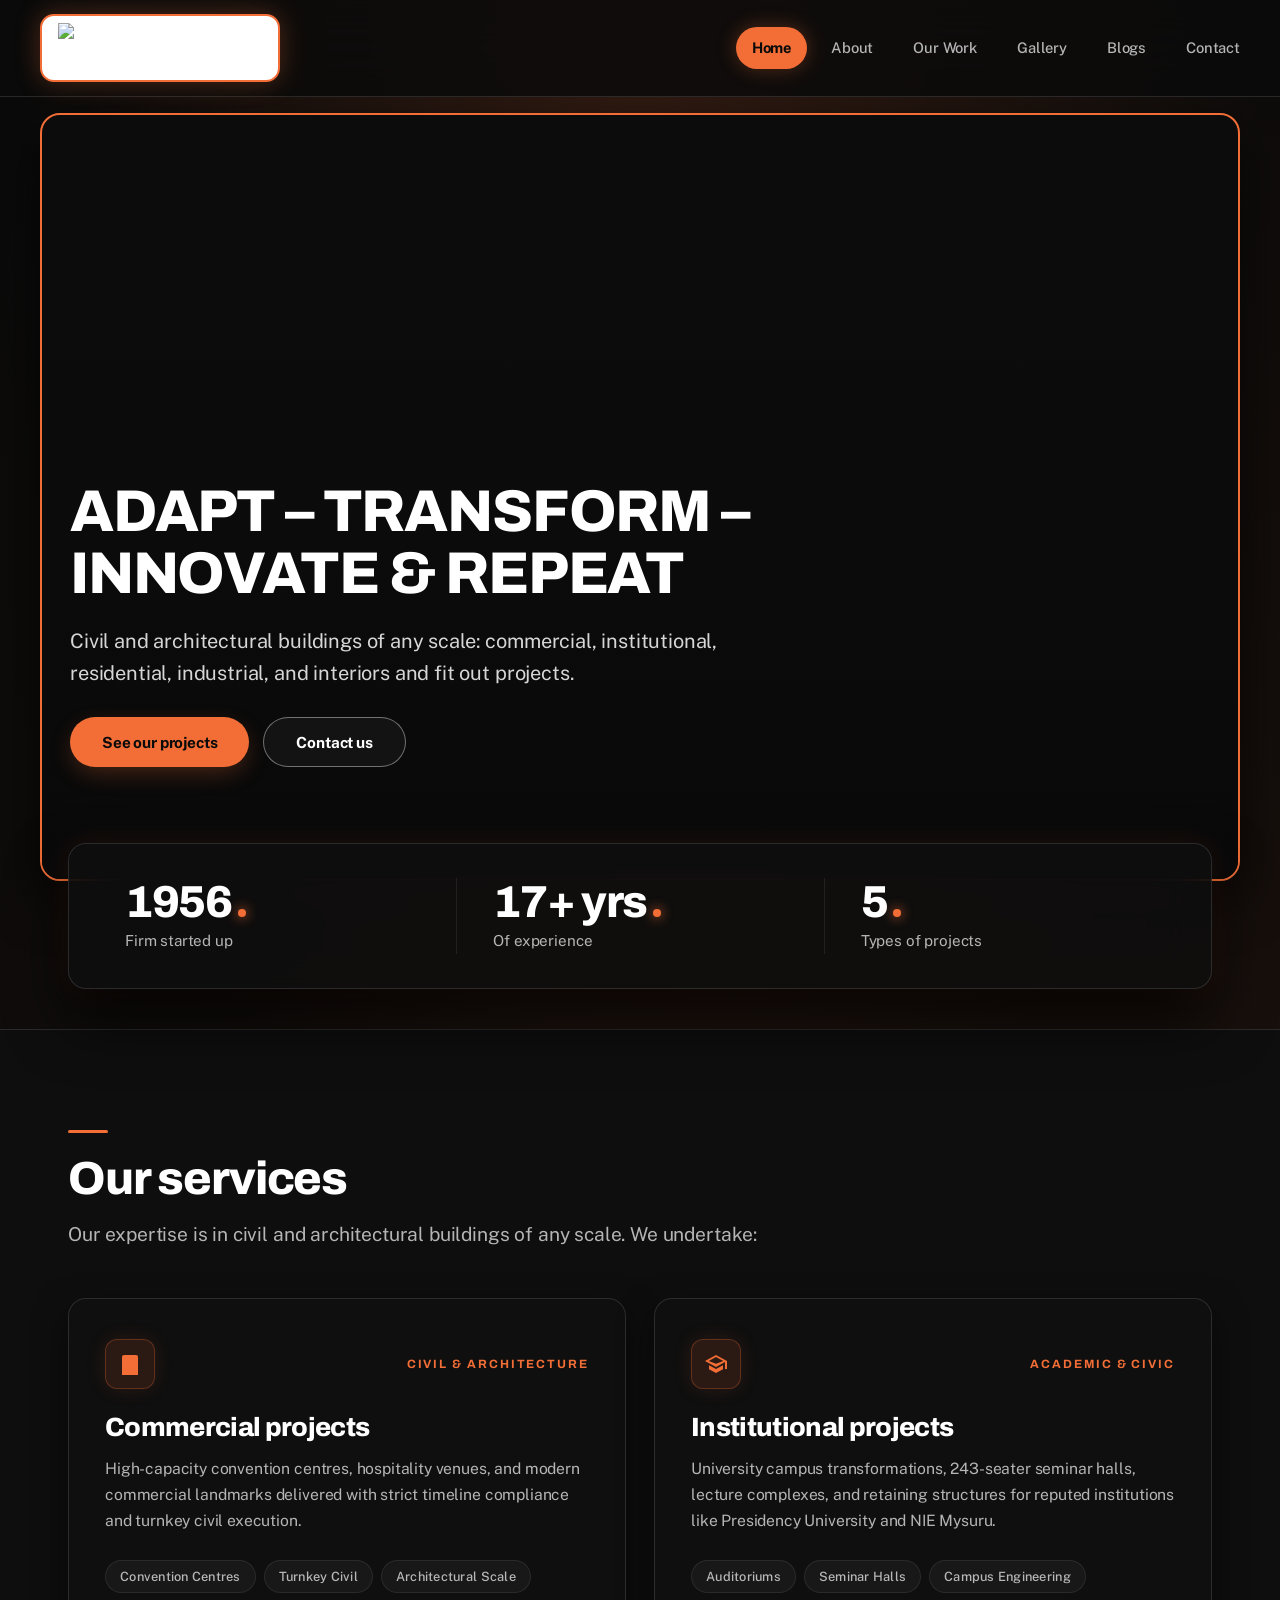
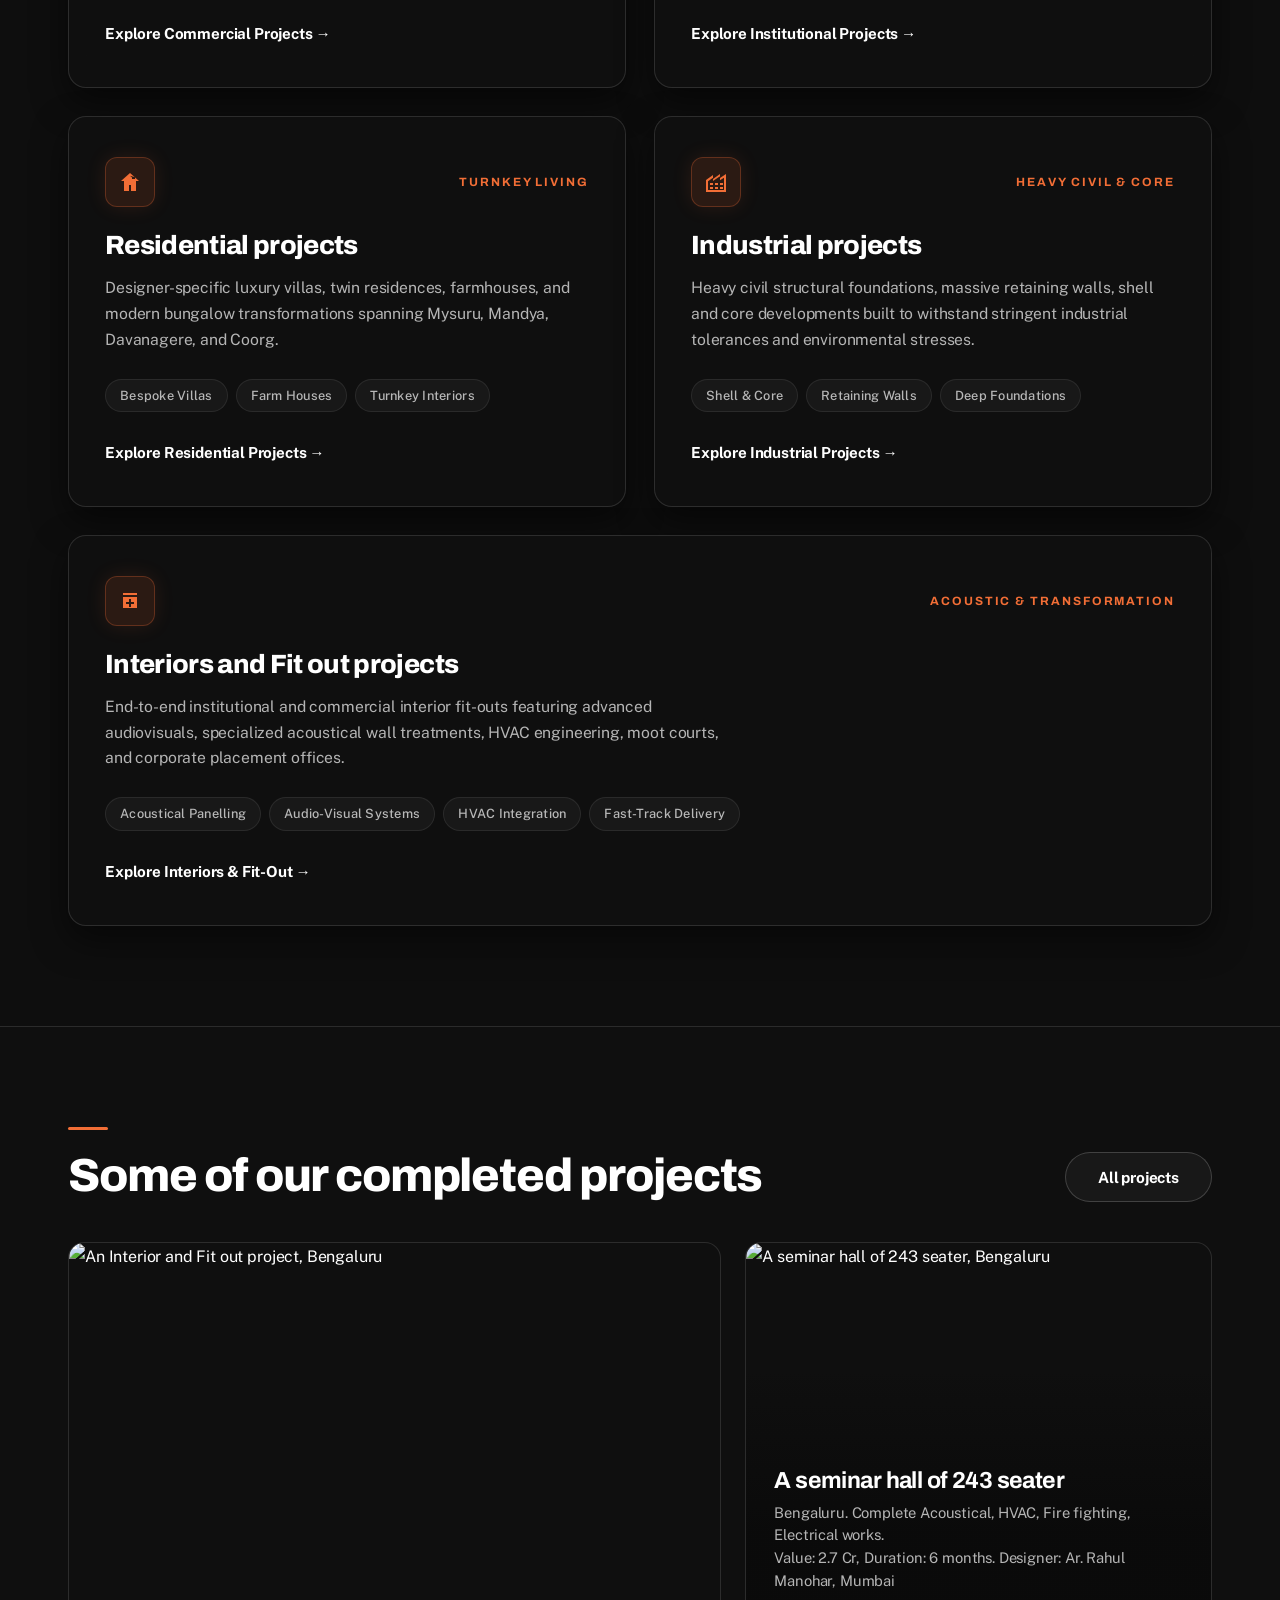
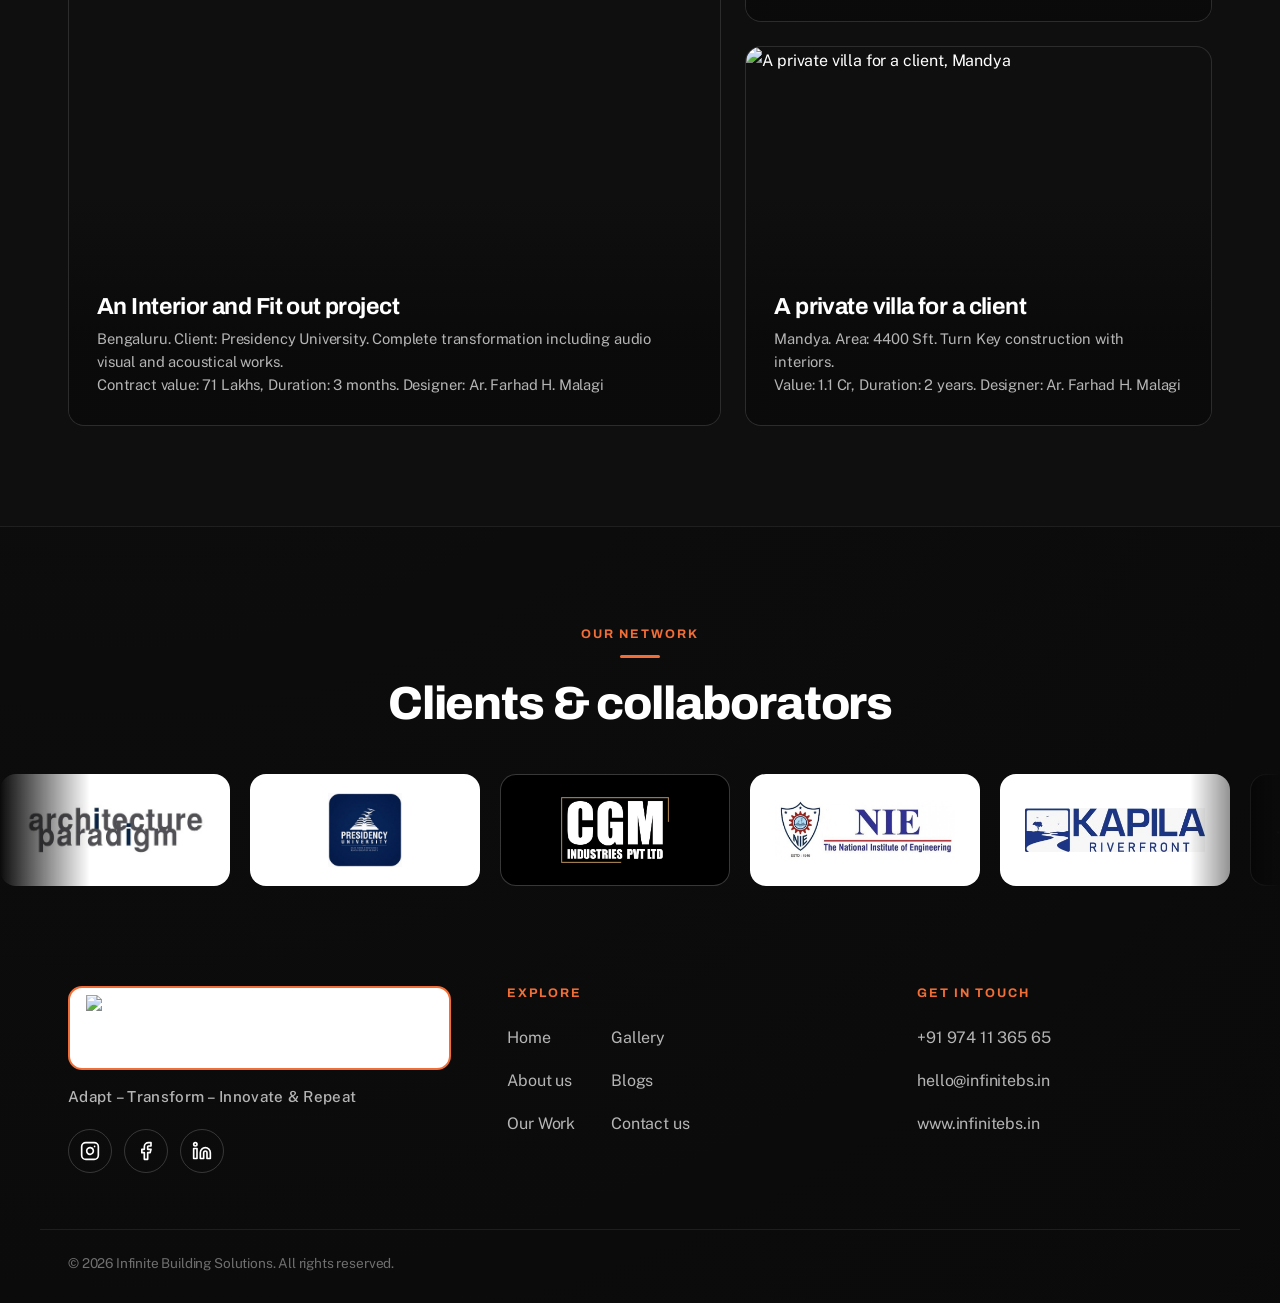
==== index.html @ 63c1c297 "added patners" ====
<!DOCTYPE html>
<html lang="en-IN"><head><meta charset="utf-8">
<meta name="viewport" content="width=device-width, initial-scale=1, viewport-fit=cover">
<title>Infinite Building Solutions | Building Contractors in Mysuru, Karnataka</title>
<meta name="description" content="Infinite Building Solutions is a Mysuru-based construction firm delivering commercial, institutional, residential, industrial and interiors and fit out projects across Karnataka and abroad.">
<meta name="robots" content="index,follow,max-image-preview:large">
<meta name="theme-color" content="#f26e36">
<link rel="canonical" href="https://www.infinitebs.in/">
<meta property="og:type" content="website"><meta property="og:site_name" content="Infinite Building Solutions"><meta property="og:title" content="Infinite Building Solutions | Building Contractors in Mysuru, Karnataka"><meta property="og:description" content="Infinite Building Solutions is a Mysuru-based construction firm delivering commercial, institutional, residential, industrial and interiors and fit out projects across Karnataka and abroad."><meta property="og:url" content="https://www.infinitebs.in/"><meta property="og:image" content="https://www.infinitebs.in/images/hero-home.jpg"><meta property="og:locale" content="en_IN">
<meta name="twitter:card" content="summary_large_image"><meta name="twitter:title" content="Infinite Building Solutions | Building Contractors in Mysuru, Karnataka"><meta name="twitter:description" content="Infinite Building Solutions is a Mysuru-based construction firm delivering commercial, institutional, residential, industrial and interiors and fit out projects across Karnataka and abroad."><meta name="twitter:image" content="https://www.infinitebs.in/images/hero-home.jpg">
<link rel="icon" type="image/png" href="images/favicon.png">
<link rel="icon" href="favicon.ico" sizes="any">
<link rel="apple-touch-icon" href="images/apple-touch-icon.png">
<link rel="preconnect" href="https://fonts.googleapis.com"><link rel="preconnect" href="https://fonts.gstatic.com" crossorigin>
<link href="https://fonts.googleapis.com/css2?family=Archivo:wght@500;700;800&family=Public+Sans:wght@400;500;600;700&display=swap" rel="stylesheet">
<link rel="stylesheet" href="css/style.css">
<script type="application/ld+json">{"@context": "https://schema.org", "@type": "GeneralContractor", "name": "Infinite Building Solutions", "url": "https://www.infinitebs.in/", "logo": "https://www.infinitebs.in/images/logo.png", "image": "https://www.infinitebs.in/images/hero-home.jpg", "description": "Infinite Building Solutions is a Mysuru-based construction firm delivering commercial, institutional, residential, industrial and interiors and fit out projects across Karnataka and abroad.", "telephone": "+919741136565", "email": "hello@infinitebs.in", "foundingDate": "2018", "address": {"@type": "PostalAddress", "streetAddress": "340, Post Office Road, Sri Bireshwara Kurubhara Sanga, Siddalingapura", "addressLocality": "Mysuru", "addressRegion": "Karnataka", "postalCode": "570003", "addressCountry": "IN"}, "areaServed": ["Mysuru", "Karnataka", "India"]}</script>
</head><body>
<header><div class="nav"><a href="index.html" aria-label="Infinite Building Solutions, home"><img src="images/logo.png" alt="Infinite Building Solutions"></a>
<button class="mb" aria-label="Menu" aria-expanded="false"><span></span><span></span><span></span></button>
<nav aria-label="Main"><a href="index.html" data-l="home" class="on" aria-current="page">Home</a><a href="about.html" data-l="about">About</a><a href="our-work.html" data-l="work">Our Work</a><a href="gallery.html" data-l="gallery">Gallery</a><a href="blogs.html" data-l="blogs">Blogs</a><a href="contact.html" data-l="contact">Contact</a></nav></div></header>
<main>
<section class="pg on" id="home">
<div class="bn tall i1"><div class="w"><h1>Adapt – Transform – Innovate &amp; Repeat</h1><p>Civil and architectural buildings of any scale: commercial, institutional, residential, industrial, and interiors and fit out projects.</p><div class="cta"><a class="btn" href="our-work.html">See our projects</a><a class="btn ghost lt" href="contact.html">Contact us</a></div></div></div>
<div class="w"><div class="stats"><div><b>2018</b>Firm started up</div><div><b>18+ yrs</b>Of experience</div><div><b>5</b>Types of projects</div></div></div>
<div class="sec dark" style="margin-top:40px"><div class="w"><h2>Our services</h2><p class="lead" style="margin-top:14px">Our expertise is in civil and architectural buildings of any scale. We undertake:</p>

<div class="sp-grid">
  <!-- Commercial Projects -->
  <article class="sp-card">
    <div class="sp-top">
      <div class="sp-icon" aria-hidden="true"><svg viewBox="0 0 24 24"><path d="M4 21V5a2 2 0 0 1 2-2h12a2 2 0 0 1 2 2v16H4zm4-14h2v2H8V7zm0 4h2v2H8v-2zm0 4h2v2H8v-2zm6-8h2v2h-2V7zm0 4h2v2h-2v-2zm0 4h2v2h-2v-2zM4 21h16v2H4v-2z"/></svg></div>
      <span class="sp-eyebrow">CIVIL &amp; ARCHITECTURE</span>
    </div>
    <h3 class="sp-title">Commercial projects</h3>
    <p class="sp-desc">High-capacity convention centres, hospitality venues, and modern commercial landmarks delivered with strict timeline compliance and turnkey civil execution.</p>
    <div class="sp-tags"><span class="sp-pill">Convention Centres</span><span class="sp-pill">Turnkey Civil</span><span class="sp-pill">Architectural Scale</span></div>
    <a class="sp-link" href="our-work.html?cat=commercial">Explore Commercial Projects &rarr;</a>
  </article>

  <!-- Institutional Projects -->
  <article class="sp-card">
    <div class="sp-top">
      <div class="sp-icon" aria-hidden="true"><svg viewBox="0 0 24 24"><path d="M12 3 1 9l11 6 9-4.91V17h2V9L12 3zm0 8.7L4.74 9 12 5.05 19.26 9 12 11.7zM5 13.18v4L12 21l7-3.82v-4L12 17l-7-3.82z"/></svg></div>
      <span class="sp-eyebrow">ACADEMIC &amp; CIVIC</span>
    </div>
    <h3 class="sp-title">Institutional projects</h3>
    <p class="sp-desc">University campus transformations, 243-seater seminar halls, lecture complexes, and retaining structures for reputed institutions like Presidency University and NIE Mysuru.</p>
    <div class="sp-tags"><span class="sp-pill">Auditoriums</span><span class="sp-pill">Seminar Halls</span><span class="sp-pill">Campus Engineering</span></div>
    <a class="sp-link" href="our-work.html?cat=interiors">Explore Institutional Projects &rarr;</a>
  </article>

  <!-- Residential Projects -->
  <article class="sp-card">
    <div class="sp-top">
      <div class="sp-icon" aria-hidden="true"><svg viewBox="0 0 24 24"><path d="m12 3-9 8h3v10h5v-6h2v6h5V11h3L12 3zm0 2.84L17 7.3V9h-3V7.5L12 5.84z"/></svg></div>
      <span class="sp-eyebrow">TURNKEY LIVING</span>
    </div>
    <h3 class="sp-title">Residential projects</h3>
    <p class="sp-desc">Designer-specific luxury villas, twin residences, farmhouses, and modern bungalow transformations spanning Mysuru, Mandya, Davanagere, and Coorg.</p>
    <div class="sp-tags"><span class="sp-pill">Bespoke Villas</span><span class="sp-pill">Farm Houses</span><span class="sp-pill">Turnkey Interiors</span></div>
    <a class="sp-link" href="our-work.html?cat=residential">Explore Residential Projects &rarr;</a>
  </article>

  <!-- Industrial Projects -->
  <article class="sp-card">
    <div class="sp-top">
      <div class="sp-icon" aria-hidden="true"><svg viewBox="0 0 24 24"><path d="M22 22H2V10l7-5v4l7-5v4l6-4v18zm-2-2V7.7l-4 2.67V6.37L9 11.03V7.7L4 11.2V20h16zM6 13h3v2H6v-2zm0 4h3v2H6v-2zm5-4h3v2h-3v-2zm0 4h3v2h-3v-2zm5-4h3v2h-3v-2zm0 4h3v2h-3v-2z"/></svg></div>
      <span class="sp-eyebrow">HEAVY CIVIL &amp; CORE</span>
    </div>
    <h3 class="sp-title">Industrial projects</h3>
    <p class="sp-desc">Heavy civil structural foundations, massive retaining walls, shell and core developments built to withstand stringent industrial tolerances and environmental stresses.</p>
    <div class="sp-tags"><span class="sp-pill">Shell &amp; Core</span><span class="sp-pill">Retaining Walls</span><span class="sp-pill">Deep Foundations</span></div>
    <a class="sp-link" href="our-work.html?cat=commercial">Explore Industrial Projects &rarr;</a>
  </article>

  <!-- Interiors and Fit out projects -->
  <article class="sp-card" style="grid-column: 1 / -1;">
    <div class="sp-top">
      <div class="sp-icon" aria-hidden="true"><svg viewBox="0 0 24 24"><path d="M19 19H5V8h14v11zM19 6H5V4h14v2zm-6 4h-2v3H8v2h3v3h2v-3h3v-2h-3v-3z"/></svg></div>
      <span class="sp-eyebrow">ACOUSTIC &amp; TRANSFORMATION</span>
    </div>
    <h3 class="sp-title">Interiors and Fit out projects</h3>
    <p class="sp-desc">End-to-end institutional and commercial interior fit-outs featuring advanced audiovisuals, specialized acoustical wall treatments, HVAC engineering, moot courts, and corporate placement offices.</p>
    <div class="sp-tags"><span class="sp-pill">Acoustical Panelling</span><span class="sp-pill">Audio-Visual Systems</span><span class="sp-pill">HVAC Integration</span><span class="sp-pill">Fast-Track Delivery</span></div>
    <a class="sp-link" href="our-work.html?cat=interiors">Explore Interiors &amp; Fit-Out &rarr;</a>
  </article>
</div>

</div></div>
<div class="sec" style="background:var(--st)"><div class="w"><div class="hd"><h2>Some of our completed projects</h2><a class="btn ghost" href="our-work.html">All projects</a></div><div class="peek" id="peek"></div></div></div>
<div class="sec partners"><div class="w"><span class="mq-eyebrow">Our network</span><h2>Clients &amp; collaborators</h2></div><div class="marquee" aria-label="Logos of our clients and collaborating architects"><div class="mq-track"><div class="mq-item"><img src="images/partners/architecture-paradigm.png" alt="Architecture Paradigm" loading="lazy"></div><div class="mq-item"><img src="images/partners/presidency-university.png" alt="Presidency University" loading="lazy"></div><div class="mq-item dk"><img src="images/partners/cgm-industries.png" alt="CGM Industries Pvt Ltd" loading="lazy"></div><div class="mq-item"><img src="images/partners/nie.png" alt="The National Institute of Engineering, Mysuru" loading="lazy"></div><div class="mq-item"><img src="images/partners/kapila-riverfront.png" alt="Kapila Riverfront" loading="lazy"></div><div class="mq-item dk"><img src="images/partners/hotel-roopa.png" alt="Hotel Roopa" loading="lazy"></div><div class="mq-item"><img src="images/partners/alliance-square-properties.png" alt="Alliance Square Properties" loading="lazy"></div><div class="mq-item"><img src="images/partners/black-box-design-studio.png" alt="Black Box Design Studio" loading="lazy"></div><div class="mq-item"><img src="images/partners/rmm-designs.png" alt="RMM Designs" loading="lazy"></div><div class="mq-item"><img src="images/partners/faro-design-concepts.png" alt="Faro Design Concepts" loading="lazy"></div></div></div></div>
</section>
</main>
<footer><div class="w ft">
<div class="ft-brand"><img src="images/logo.png" alt="Infinite Building Solutions"><p class="ft-tag">Adapt – Transform – Innovate &amp; Repeat</p>
<!-- TODO: replace each href="#" below with the real Instagram, Facebook and LinkedIn page URLs once the accounts are ready -->
<div class="ft-social"><a href="#" target="_blank" rel="noopener noreferrer" aria-label="Infinite Building Solutions on Instagram"><svg viewBox="0 0 24 24" fill="none" stroke="currentColor" stroke-width="2" stroke-linecap="round" stroke-linejoin="round" aria-hidden="true"><rect x="2" y="2" width="20" height="20" rx="5" ry="5"/><path d="M16 11.37A4 4 0 1 1 12.63 8 4 4 0 0 1 16 11.37z"/><line x1="17.5" y1="6.5" x2="17.51" y2="6.5"/></svg></a>
<a href="#" target="_blank" rel="noopener noreferrer" aria-label="Infinite Building Solutions on Facebook"><svg viewBox="0 0 24 24" fill="none" stroke="currentColor" stroke-width="2" stroke-linecap="round" stroke-linejoin="round" aria-hidden="true"><path d="M18 2h-3a5 5 0 0 0-5 5v3H7v4h3v8h4v-8h3l1-4h-4V7a1 1 0 0 1 1-1h3z"/></svg></a>
<a href="#" target="_blank" rel="noopener noreferrer" aria-label="Infinite Building Solutions on LinkedIn"><svg viewBox="0 0 24 24" fill="none" stroke="currentColor" stroke-width="2" stroke-linecap="round" stroke-linejoin="round" aria-hidden="true"><path d="M16 8a6 6 0 0 1 6 6v7h-4v-7a2 2 0 0 0-2-2 2 2 0 0 0-2 2v7h-4v-7a6 6 0 0 1 6-6z"/><rect x="2" y="9" width="4" height="12"/><circle cx="4" cy="4" r="2"/></svg></a>
</div></div>
<div><span class="ft-h">Explore</span><div class="ft-links"><a href="index.html">Home</a><a href="about.html">About us</a><a href="our-work.html">Our Work</a><a href="gallery.html">Gallery</a><a href="blogs.html">Blogs</a><a href="contact.html">Contact us</a></div></div>
<div><span class="ft-h">Get in touch</span><div class="ft-contact"><a href="tel:+919741136565">+91 974 11 365 65</a><a href="mailto:hello@infinitebs.in">hello@infinitebs.in</a><a href="https://www.infinitebs.in">www.infinitebs.in</a></div></div>
</div>
<div class="w ft-bar">© 2026 Infinite Building Solutions. All rights reserved.</div></footer>
<script src="js/script.js" defer></script>
</body></html>
---- css/style.css ----
/* ==========================================================================
   Infinite Building Solutions — Architectural Studio Design
   Color Theme: Dark theme: black, white and Signature Logo Orange (#f26e36)
   Palette: Rich Dark Espresso to Warm Black, Smoked Coffee Glass, Crisp Ivory & Warm Bronze-Orange
   ========================================================================== */

:root {
  /* Black, white and orange palette */
  --bg: #0a0a0a;                        /* Deep black */
  --bg-gradient: linear-gradient(180deg, #111111 0%, #0b0b0b 40%, #070707 100%);
  --bg-alt: #0e0e0e;                    /* Raised black */
  --bg-card: rgba(17, 17, 17, 0.72);    /* Smoked black glass */
  --bg-card-hover: rgba(22, 22, 22, 0.9);
  --st: #0f0f0f;                        /* Section Dark Foundation */

  /* Architectural Hairlines & Borders */
  --border: rgba(255, 255, 255, 0.08); /* Clean Precision Hairline */
  --border-warm: rgba(255, 255, 255, 0.12); /* Soft white hairline */
  --border-hover: rgba(242, 110, 54, 0.65); /* Vibrant Orange Glow Border */
  --ln: rgba(255, 255, 255, 0.08);

  /* Signature Brand Logo Orange & Warm Accents */
  --or: #f26e36;                        /* Signature Infinite Logo Orange */
  --or-bright: #ff8246;                 /* Glowing Orange Highlight */
  --or-deep: #d8551e;                  /* Deep Warm Terracotta */
  --or-glow: rgba(242, 110, 54, 0.3);   /* Luminous Ambient Orange Glow */
  --gold: #e5a968;                      /* Champagne Accent */

  /* Crisp Typography Colors */
  --fg: #ffffff;                        /* Crisp Off-White */
  --fg-sec: #b5b5b5;                    /* Neutral light gray */
  --fg-mut: #929292;                    /* Muted gray */

  box-sizing: border-box;
  padding-top: env(safe-area-inset-top, 0px);
  padding-bottom: env(safe-area-inset-bottom, 0px);
  color-scheme: dark;
}

html {
  scroll-padding-top: env(safe-area-inset-top, 0px);
  scroll-behavior: smooth;
  background-color: var(--bg);
}

*, *::before, *::after { box-sizing: inherit; }

body {
  margin: 0;
  background-color: var(--bg);
  background-image: 
    radial-gradient(ellipse 75% 45% at 50% 0%, rgba(242, 110, 54, 0.16), transparent 65%),
    radial-gradient(circle at 90% 30%, rgba(218, 95, 39, 0.08), transparent 50%),
    radial-gradient(circle at 10% 70%, rgba(31, 31, 31, 0.15), transparent 60%);
  color: var(--fg);
  font: 400 16px/1.7 "Public Sans", -apple-system, BlinkMacSystemFont, "Segoe UI", Roboto, sans-serif;
  overflow-x: clip;
  letter-spacing: -0.01em;
}

body::before {
  content: "";
  position: fixed;
  inset: 0 0 auto;
  height: env(safe-area-inset-top, 0px);
  background: var(--bg);
  z-index: 10;
}

/* --------------------------------------------------------------------------
   Original Architectural Typography Structure
   -------------------------------------------------------------------------- */
h1, h2, h3 {
  font-family: "Archivo", "Public Sans", system-ui, sans-serif;
  line-height: 1.12;
  margin: 0;
  letter-spacing: -0.025em;
  color: #ffffff;
}

h1 { font-size: clamp(2.5rem, 6.5vw, 5.2rem); font-weight: 800; }
h2 { font-size: clamp(1.85rem, 3.8vw, 2.9rem); font-weight: 800; }
h3 { font-size: 1.35rem; font-weight: 700; }
p { margin: 0 0 1.2em; max-width: 64ch; color: var(--fg-sec); font-size: 1.05rem; }
a { color: inherit; text-decoration: none; }
:focus-visible { outline: 2px solid var(--or); outline-offset: 3px; }
.w { max-width: 1200px; margin: 0 auto; padding: 0 28px; }

/* --------------------------------------------------------------------------
   Header & Navigation — Clean Floating Studio Bar
   -------------------------------------------------------------------------- */
header {
  position: sticky;
  top: env(safe-area-inset-top, 0px);
  z-index: 30;
  background: rgba(11, 11, 11, 0.85);
  backdrop-filter: blur(24px);
  -webkit-backdrop-filter: blur(24px);
  border-bottom: 1px solid var(--border-warm);
  transition: all 0.3s ease;
}

.nav {
  display: flex;
  align-items: center;
  justify-content: space-between;
  gap: 20px;
  padding: 14px max(20px, calc((100% - 1200px) / 2));
  max-width: none;
  margin: 0;
}

.nav img {
  height: 68px;
  width: auto;
  display: block;
  background: #ffffff;
  border: 2px solid var(--or);
  border-radius: 14px;
  padding: 7px 16px;
  box-shadow: 0 0 26px var(--or-glow);
  transition: opacity 0.2s ease, box-shadow 0.3s ease;
}

.nav a:hover img { box-shadow: 0 0 34px rgba(242, 110, 54, 0.5); }

.nav img:hover { opacity: 0.95; }

nav {
  display: flex;
  gap: 8px;
  align-items: center;
  margin-right: -16px;
}

nav a {
  padding: 8px 16px;
  border-radius: 99px;
  font-weight: 500;
  font-size: 0.92rem;
  color: #b5b5b5;
  transition: all 0.2s ease;
}

nav a:hover {
  color: #ffffff;
  background: rgba(255, 255, 255, 0.06);
}

nav a.on {
  background: var(--or);
  color: #0a0a0a;
  font-weight: 700;
  box-shadow: 0 0 20px var(--or-glow);
}

/* --------------------------------------------------------------------------
   Buttons — Crisp Precision with Signature Logo Orange
   -------------------------------------------------------------------------- */
.btn {
  display: inline-flex;
  align-items: center;
  justify-content: center;
  background: var(--or);
  color: #0a0a0a;
  font-weight: 700;
  padding: 15px 32px;
  border-radius: 99px;
  border: 0;
  font: 700 0.96rem "Public Sans", sans-serif;
  cursor: pointer;
  box-shadow: 0 8px 24px -4px var(--or-glow);
  transition: transform 0.2s ease, filter 0.2s ease, box-shadow 0.2s ease;
}

.btn:hover {
  filter: brightness(1.1);
  transform: translateY(-2px);
  box-shadow: 0 12px 30px -4px rgba(242, 110, 54, 0.45);
}

.btn.ghost {
  background: rgba(255, 255, 255, 0.04);
  color: #ffffff;
  border: 1px solid rgba(255, 255, 255, 0.18);
  box-shadow: none;
}

.btn.ghost:hover {
  background: rgba(255, 255, 255, 0.08);
  border-color: #ffffff;
}

.btn.lt {
  color: #ffffff;
  border: 1px solid rgba(255, 255, 255, 0.4);
  box-shadow: none;
}

.btn.lt:hover {
  background: #ffffff;
  color: #0a0a0a;
}

.pg { display: none; }
.pg.on { display: block; }
.cta { display: flex; gap: 14px; flex-wrap: wrap; }

/* --------------------------------------------------------------------------
   Hero Banners — Cinematic Architectural Full Bleed (Espresso/Noir Tone)
   -------------------------------------------------------------------------- */
.bn {
  position: relative;
  margin: 16px auto;
  width: calc(100% - 40px);
  max-width: 1200px;
  border-radius: 20px;
  border: 2px solid var(--or);
  min-height: 50vh;
  display: flex;
  align-items: flex-end;
  color: #ffffff;
  background: #0c0c0c center/cover no-repeat;
  overflow: hidden;
  box-shadow: 0 20px 50px rgba(0, 0, 0, 0.65);
}

.bn::before {
  content: "";
  position: absolute;
  inset: 0;
  background: linear-gradient(180deg, rgba(11, 11, 11, 0.25) 0%, rgba(11, 11, 11, 0.75) 50%, rgba(9, 9, 9, 0.98) 100%);
}

.bn .w {
  position: relative;
  width: 100%;
  padding-top: 140px;
  padding-bottom: 64px;
  z-index: 1;
}

.bn.tall { min-height: calc(100svh - 132px); }
.bn.tall .w { padding-top: 90px; padding-bottom: 112px; }
.bn.tall h1 { font-size: clamp(2.2rem, 4.6vw, 4.2rem); max-width: 22ch; }
.bn.tall p { margin: 20px 0 28px; }
.bn h1 { max-width: 17ch; text-transform: uppercase; line-height: 1.05; letter-spacing: -0.02em; }
.bn p { color: #d6d6d6; font-size: 1.25rem; margin: 24px 0 34px; max-width: 56ch; line-height: 1.6; }

.bn.i1 { background-image: url(../images/hero-home.jpg); }
.bn.i2 { background-image: url(../images/hero-work.jpg); }
.bn.i3 { background-image: url(../images/hero-about.jpg); }
.bn.i4 { background-image: url(../images/hero-contact.jpg); }
.bn.i5 { background-image: url(../images/oman.jpg); }

/* --------------------------------------------------------------------------
   Stats Bar — Smoked Espresso Metric Ribbon
   -------------------------------------------------------------------------- */
.stats {
  display: grid;
  grid-template-columns: repeat(3, 1fr);
  background: rgba(15, 15, 15, 0.85);
  backdrop-filter: blur(24px);
  -webkit-backdrop-filter: blur(24px);
  border: 1px solid var(--border-warm);
  border-radius: 18px;
  margin-top: -54px;
  position: relative;
  z-index: 2;
  box-shadow: 0 30px 60px rgba(0, 0, 0, 0.75), 0 0 30px rgba(242, 110, 54, 0.1);
  padding: 34px 20px;
}

.stats div {
  padding: 0 36px;
  border-left: 1px solid var(--border);
  font-size: 0.95rem;
  color: var(--fg-sec);
  letter-spacing: -0.01em;
}

.stats div:first-child { border: 0; }

.stats b {
  display: block;
  font: 800 2.8rem "Archivo", sans-serif;
  color: #ffffff;
  letter-spacing: -0.03em;
  margin-bottom: 2px;
  position: relative;
}

.stats b::after {
  content: "";
  display: inline-block;
  width: 8px;
  height: 8px;
  border-radius: 50%;
  background: var(--or);
  margin-left: 6px;
  box-shadow: 0 0 12px var(--or);
}

/* --------------------------------------------------------------------------
   Section Layout & Headings
   -------------------------------------------------------------------------- */
.sec { padding: 100px 0; }

.sec h2::before {
  content: "";
  display: block;
  width: 40px;
  height: 3px;
  background: var(--or);
  margin-bottom: 20px;
  border-radius: 2px;
}

.dark {
  background: var(--bg-alt);
  border-block: 1px solid var(--border-warm);
}

.dark .lead {
  color: var(--fg-sec);
  max-width: 62ch;
  font-size: 1.2rem;
  line-height: 1.6;
}

.mut { color: var(--fg-mut); }

/* --------------------------------------------------------------------------
   Swachh Pukhar Style Service Cards — Smoked black glass & Orange Accents
   -------------------------------------------------------------------------- */
.sp-grid {
  display: grid;
  grid-template-columns: repeat(2, 1fr);
  gap: 28px;
  margin-top: 48px;
}

.sp-card {
  background: var(--bg-card);
  backdrop-filter: blur(20px);
  -webkit-backdrop-filter: blur(20px);
  border: 1px solid var(--border-warm);
  border-radius: 18px;
  padding: 40px 36px;
  display: flex;
  flex-direction: column;
  transition: transform 0.35s ease, border-color 0.35s ease, box-shadow 0.35s ease, background 0.35s ease;
  position: relative;
  box-shadow: 0 14px 34px rgba(0, 0, 0, 0.5);
}

.sp-card:hover {
  transform: translateY(-6px);
  border-color: var(--border-hover);
  background: var(--bg-card-hover);
  box-shadow: 0 24px 50px rgba(0, 0, 0, 0.75), 0 0 30px var(--or-glow);
}

.sp-top {
  display: flex;
  align-items: center;
  justify-content: space-between;
  margin-bottom: 24px;
}

.sp-icon {
  width: 50px;
  height: 50px;
  border-radius: 12px;
  background: rgba(242, 110, 54, 0.12);
  color: var(--or);
  display: flex;
  align-items: center;
  justify-content: center;
  border: 1px solid rgba(242, 110, 54, 0.28);
  box-shadow: 0 0 20px rgba(242, 110, 54, 0.12);
}

.sp-icon svg {
  width: 24px;
  height: 24px;
  fill: currentColor;
}

.sp-eyebrow {
  font: 700 0.75rem "Archivo", sans-serif;
  letter-spacing: 0.16em;
  text-transform: uppercase;
  color: var(--or);
}

.sp-title {
  font-size: 1.65rem;
  font-weight: 800;
  margin: 0 0 14px;
  color: #ffffff;
}

.sp-desc {
  color: var(--fg-sec);
  font-size: 0.98rem;
  line-height: 1.65;
  margin: 0 0 26px;
  flex-grow: 1;
}

.sp-tags {
  display: flex;
  flex-wrap: wrap;
  gap: 8px;
  margin-bottom: 28px;
}

.sp-pill {
  font-size: 0.8rem;
  font-weight: 500;
  color: #b8b8b8;
  background: rgba(255, 255, 255, 0.04);
  border: 1px solid var(--border);
  padding: 5px 14px;
  border-radius: 99px;
  white-space: nowrap;
  letter-spacing: 0.02em;
}

.sp-card:hover .sp-pill {
  border-color: rgba(242, 110, 54, 0.25);
  color: #ffffff;
}

.sp-link {
  display: inline-flex;
  align-items: center;
  gap: 8px;
  color: #ffffff;
  font-weight: 700;
  font-size: 0.95rem;
  text-decoration: none;
  margin-top: auto;
  transition: gap 0.25s ease, color 0.25s ease;
}

.sp-link:hover {
  gap: 14px;
  color: var(--or);
}

/* --------------------------------------------------------------------------
   Project Portfolio — Clean Minimalist Architectural Framing
   -------------------------------------------------------------------------- */
.hd {
  display: flex;
  justify-content: space-between;
  align-items: flex-end;
  gap: 24px;
  flex-wrap: wrap;
  margin-bottom: 40px;
}

.filters {
  display: flex;
  gap: 10px;
  flex-wrap: wrap;
  margin-bottom: 40px;
}

.filters button {
  font: 600 0.92rem "Public Sans", sans-serif;
  background: rgba(255, 255, 255, 0.03);
  color: #b5b5b5;
  border: 1px solid var(--border);
  padding: 10px 22px;
  border-radius: 99px;
  cursor: pointer;
  transition: all 0.25s ease;
}

.filters button:hover {
  border-color: rgba(242, 110, 54, 0.4);
  color: #ffffff;
}

.filters button[aria-pressed=true] {
  background: var(--or);
  color: #0a0a0a;
  border-color: var(--or);
  font-weight: 700;
  box-shadow: 0 4px 20px var(--or-glow);
}

.grid {
  display: grid;
  grid-template-columns: repeat(auto-fill, minmax(340px, 1fr));
  gap: 28px;
}

/* UNIFORM ANIMATION SPEED & SHAPE TRANSFORMATION (Matched 1.1s) */
.card {
  position: relative;
  min-height: 380px;
  color: #fff;
  background: #0f0f0f;
  border: 1px solid var(--border-warm);
  border-radius: 16px;
  overflow: hidden;
  display: flex;
  flex-direction: column;
  justify-content: flex-end;
  isolation: isolate;
  transition: transform 1.1s cubic-bezier(0.2, 0.8, 0.2, 1), 
              border-radius 1.1s cubic-bezier(0.2, 0.8, 0.2, 1), 
              border-color 0.4s ease, 
              box-shadow 0.4s ease;
}

.card:hover {
  transform: translateY(-8px);
  border-radius: 24px;
  border-color: var(--border-hover);
  box-shadow: 0 24px 50px rgba(0, 0, 0, 0.8), 0 0 30px var(--or-glow);
}

.card img, .tile {
  position: absolute;
  inset: 0;
  width: 100%;
  height: 100%;
  object-fit: cover;
  z-index: -1;
  transition: transform 1.1s cubic-bezier(0.2, 0.8, 0.2, 1);
}

.card:hover img { transform: scale(1.08); }

.tile {
  font-size: 2.6rem;
  align-items: flex-start;
  padding: 28px;
  background-color: #111111;
  background-image: linear-gradient(135deg, transparent 65%, var(--or) 65%);
  display: flex;
}

.card .b {
  position: relative;
  margin-top: auto;
  width: 100%;
  padding: 100px 28px 28px;
  background: linear-gradient(transparent 0%, rgba(10, 10, 10, 0.96) 65%);
}

.card h3 { color: #ffffff; font-size: 1.45rem; margin-bottom: 8px; font-weight: 700; }
.card small { color: #b5b5b5; display: block; font-size: 0.92rem; line-height: 1.55; }

.tag {
  display: inline-block;
  font-size: 0.78rem;
  font-weight: 700;
  background: var(--or);
  color: #0a0a0a;
  padding: 3px 12px;
  border-radius: 99px;
  margin-bottom: 12px;
  letter-spacing: 0.04em;
  text-transform: uppercase;
}

.peek {
  display: grid;
  grid-template-columns: 1.4fr 1fr;
  grid-template-rows: auto auto;
  gap: 24px;
}

.peek .a { grid-row: span 2; min-height: 640px; }

/* --------------------------------------------------------------------------
   Abroad Gallery — Uniform Shape Changing & Zoom Speed
   -------------------------------------------------------------------------- */
.gal {
  columns: 3 280px;
  column-gap: 20px;
  margin-top: 40px;
}

.gal img {
  width: 100%;
  display: block;
  margin: 0 0 20px;
  border-radius: 16px;
  break-inside: avoid;
  border: 1px solid var(--border-warm);
  box-shadow: 0 12px 30px rgba(0, 0, 0, 0.55);
  transition: transform 1.1s cubic-bezier(0.2, 0.8, 0.2, 1), 
              border-radius 1.1s cubic-bezier(0.2, 0.8, 0.2, 1), 
              border-color 0.4s ease, 
              box-shadow 0.4s ease;
}

.gal img:hover {
  transform: scale(1.04) translateY(-4px);
  border-radius: 24px;
  border-color: var(--border-hover);
  box-shadow: 0 20px 45px rgba(0, 0, 0, 0.75), 0 0 25px var(--or-glow);
}

/* --------------------------------------------------------------------------
   Dedicated Gallery Page
   -------------------------------------------------------------------------- */
.gal-grid {
  display: grid;
  grid-template-columns: repeat(auto-fill, minmax(340px, 1fr));
  gap: 28px;
  margin-top: 40px;
}

.gal-item {
  background: var(--bg-card);
  backdrop-filter: blur(16px);
  border: 1px solid var(--border-warm);
  border-radius: 16px;
  overflow: hidden;
  box-shadow: 0 14px 35px rgba(0, 0, 0, 0.5);
  transition: transform 1.1s cubic-bezier(0.2, 0.8, 0.2, 1), 
              border-radius 1.1s cubic-bezier(0.2, 0.8, 0.2, 1), 
              border-color 0.4s ease, 
              box-shadow 0.4s ease;
}

.gal-item:hover {
  transform: translateY(-8px);
  border-radius: 24px;
  border-color: var(--border-hover);
  box-shadow: 0 24px 50px rgba(0, 0, 0, 0.75), 0 0 30px var(--or-glow);
}

.gal-item img {
  width: 100%;
  aspect-ratio: 16/11;
  object-fit: cover;
  display: block;
  transition: transform 1.1s cubic-bezier(0.2, 0.8, 0.2, 1);
}

.gal-item:hover img { transform: scale(1.07); }
.gal-body { padding: 22px 24px 24px; }

.gal-tag {
  display: inline-block;
  font-size: 0.75rem;
  font-weight: 700;
  text-transform: uppercase;
  letter-spacing: 0.12em;
  color: var(--or);
  margin-bottom: 6px;
}

.gal-body h3 { font-size: 1.25rem; font-weight: 700; margin: 0 0 4px; color: #fff; }
.gal-body p { color: var(--fg-sec); font-size: 0.92rem; margin: 0; }

/* --------------------------------------------------------------------------
   Blog Section
   -------------------------------------------------------------------------- */
.blog-grid {
  display: grid;
  grid-template-columns: repeat(auto-fit, minmax(340px, 1fr));
  gap: 30px;
  margin-top: 40px;
}

.blog-card {
  background: var(--bg-card);
  backdrop-filter: blur(14px);
  border: 1px solid var(--border-warm);
  border-radius: 18px;
  padding: 38px 34px;
  display: flex;
  flex-direction: column;
  box-shadow: 0 16px 40px rgba(0, 0, 0, 0.5);
  transition: transform 0.35s ease, border-color 0.35s ease, box-shadow 0.35s ease;
}

.blog-card:hover {
  transform: translateY(-6px);
  border-color: var(--border-hover);
  box-shadow: 0 24px 50px rgba(0, 0, 0, 0.7), 0 0 30px var(--or-glow);
}

.blog-meta-top {
  display: flex;
  justify-content: space-between;
  align-items: center;
  margin-bottom: 20px;
  font-size: 0.82rem;
}

.blog-badge {
  color: var(--or);
  font-weight: 700;
  letter-spacing: 0.12em;
  text-transform: uppercase;
}

.blog-time { color: var(--fg-mut); }
.blog-card h2 { font-size: 1.55rem; font-weight: 700; line-height: 1.35; margin: 0 0 16px; color: #fff; }
.blog-card h2::before { display: none !important; }
.blog-desc { color: var(--fg-sec); font-size: 0.98rem; line-height: 1.7; margin-bottom: 26px; flex-grow: 1; }

.blog-footer {
  background: #000000;
  color: #8f8f8f;
  padding: 72px 0 0;
  font-size: 0.95rem;
  border-top: 1px solid var(--border-warm);
}

.ft { display: grid; grid-template-columns: 1.3fr 1.2fr 1fr; gap: 56px; align-items: start; }
footer img { height: 84px; width: auto; background: #fff; border: 2px solid var(--or); border-radius: 14px; padding: 7px 16px; display: block; }
.ft-tag { margin: 16px 0 20px; max-width: none; color: #b5b5b5; font: 500 0.95rem/1.5 "Public Sans", sans-serif; letter-spacing: 0.02em; text-transform: none; }
.ft-h { display: block; color: var(--or); font: 700 0.78rem "Archivo", sans-serif; letter-spacing: 0.16em; text-transform: uppercase; margin-bottom: 18px; }
.ft-links { display: grid; grid-template-rows: repeat(3, auto); grid-auto-flow: column; gap: 4px 36px; justify-content: start; }
.ft-contact { display: grid; gap: 4px; }
footer a { display: block; padding: 6px 0; color: #b5b5b5; transition: color 0.2s; }
footer a:hover { color: var(--or); }

.ft-social { display: flex; gap: 12px; }
.ft-social a { width: 44px; height: 44px; padding: 0; display: flex; align-items: center; justify-content: center; border: 1px solid rgba(255, 255, 255, 0.18); border-radius: 50%; color: #ffffff; transition: background 0.25s ease, border-color 0.25s ease, color 0.25s ease, transform 0.25s ease; }
.ft-social a svg { width: 20px; height: 20px; }
.ft-social a:hover { background: var(--or); border-color: var(--or); color: #000000; transform: translateY(-3px); }

.ft-bar { margin-top: 56px; padding-top: 22px; padding-bottom: 28px; border-top: 1px solid var(--border); font-size: 0.85rem; color: #6f6f6f; }

/* --------------------------------------------------------------------------
   Mobile Navigation
   -------------------------------------------------------------------------- */
.mb { display: none; }

@media (max-width: 860px) {
  .nav { padding: 12px; }
  .nav img { height: 52px; padding: 5px 12px; border-radius: 12px; }
  nav { margin-right: 0; }
  .mb {
    display: flex;
    flex-direction: column;
    align-items: center;
    justify-content: center;
    gap: 6px;
    width: 44px;
    height: 44px;
    border: 0;
    border-radius: 50%;
    background: rgba(255, 255, 255, 0.08);
    cursor: pointer;
  }
  .mb span { width: 20px; height: 2px; background: #fff; border-radius: 2px; transition: transform 0.25s, opacity 0.25s; }
  .mb[aria-expanded=true] span:nth-child(1) { transform: translateY(8px) rotate(45deg); }
  .mb[aria-expanded=true] span:nth-child(2) { opacity: 0; }
  .mb[aria-expanded=true] span:nth-child(3) { transform: translateY(-8px) rotate(-45deg); }
  header nav {
    display: none;
    position: absolute;
    top: 100%;
    left: 0;
    right: 0;
    flex-direction: column;
    align-items: stretch;
    gap: 6px;
    background: rgba(11, 11, 11, 0.98);
    backdrop-filter: blur(24px);
    padding: 20px 24px 28px;
    border-bottom: 1px solid var(--border-warm);
    box-shadow: 0 20px 40px rgba(0, 0, 0, 0.85);
  }
  header nav.open { display: flex; }
  header nav a { padding: 14px 16px; font-size: 1.05rem; border-radius: 10px; }
  .two, .peek, .sp-grid { grid-template-columns: 1fr; }
  .ft { grid-template-columns: 1fr; gap: 36px; }
  .peek .a { grid-row: auto; min-height: 380px; }
  .stats { grid-template-columns: 1fr; gap: 20px 0; margin-top: -20px; padding: 26px 18px; }
  .stats div { border-left: 0; border-bottom: 1px solid var(--border); padding: 0 10px 18px; }
  .stats div:last-child { border-bottom: 0; padding-bottom: 0; }
  .bn { border-radius: 16px; margin: 12px auto; width: calc(100% - 24px); min-height: 65vh; }
  .gal { columns: 2 140px; column-gap: 12px; }
  .founder-card { grid-template-columns: 1fr; gap: 32px; padding: 36px 24px; text-align: center; }
  .founder-quote { border-left: 0; border-top: 2px solid var(--or); padding: 16px 0 0; }
}

/* --------------------------------------------------------------------------
   Clients & collaborators — infinite logo ribbon
   -------------------------------------------------------------------------- */
.partners { border-top: 1px solid var(--border); }
.partners .w { text-align: center; }
.partners h2::before { margin-left: auto; margin-right: auto; }
.mq-eyebrow { display: block; color: var(--or); font: 700 0.78rem "Archivo", sans-serif; letter-spacing: 0.16em; text-transform: uppercase; margin-bottom: 14px; }
.marquee { overflow-x: auto; margin-top: 44px; -webkit-mask-image: linear-gradient(90deg, transparent, #000 7%, #000 93%, transparent); mask-image: linear-gradient(90deg, transparent, #000 7%, #000 93%, transparent); scrollbar-width: none; }
.marquee::-webkit-scrollbar { display: none; }
.marquee.run { overflow: hidden; }
.mq-track { display: flex; width: max-content; }
.mq-item { flex: 0 0 auto; width: 230px; height: 112px; margin-right: 20px; padding: 18px 24px; display: flex; align-items: center; justify-content: center; background: #ffffff; border: 1px solid rgba(255, 255, 255, 0.12); border-radius: 16px; transition: border-color 0.3s ease, transform 0.3s ease; }
.mq-item.dk { background: #000000; border-color: rgba(255, 255, 255, 0.22); }
.mq-item img { display: block; max-width: 100%; max-height: 100%; object-fit: contain; }
.mq-item:hover { border-color: var(--or); transform: translateY(-4px); }
.marquee.run .mq-track { animation: mq 50s linear infinite; }
.marquee.run:hover .mq-track { animation-play-state: paused; }
@keyframes mq { to { transform: translateX(-50%); } }
@media (max-width: 860px) { .mq-item { width: 170px; height: 92px; margin-right: 14px; padding: 14px 16px; } .marquee.run .mq-track { animation-duration: 40s; } }

.rv { opacity: 0; transform: translateY(30px); transition: opacity 0.7s, transform 0.7s; }
.rv.in { opacity: 1; transform: none; }
@media (prefers-reduced-motion: reduce) { .rv { opacity: 1; transform: none; transition: none; } }
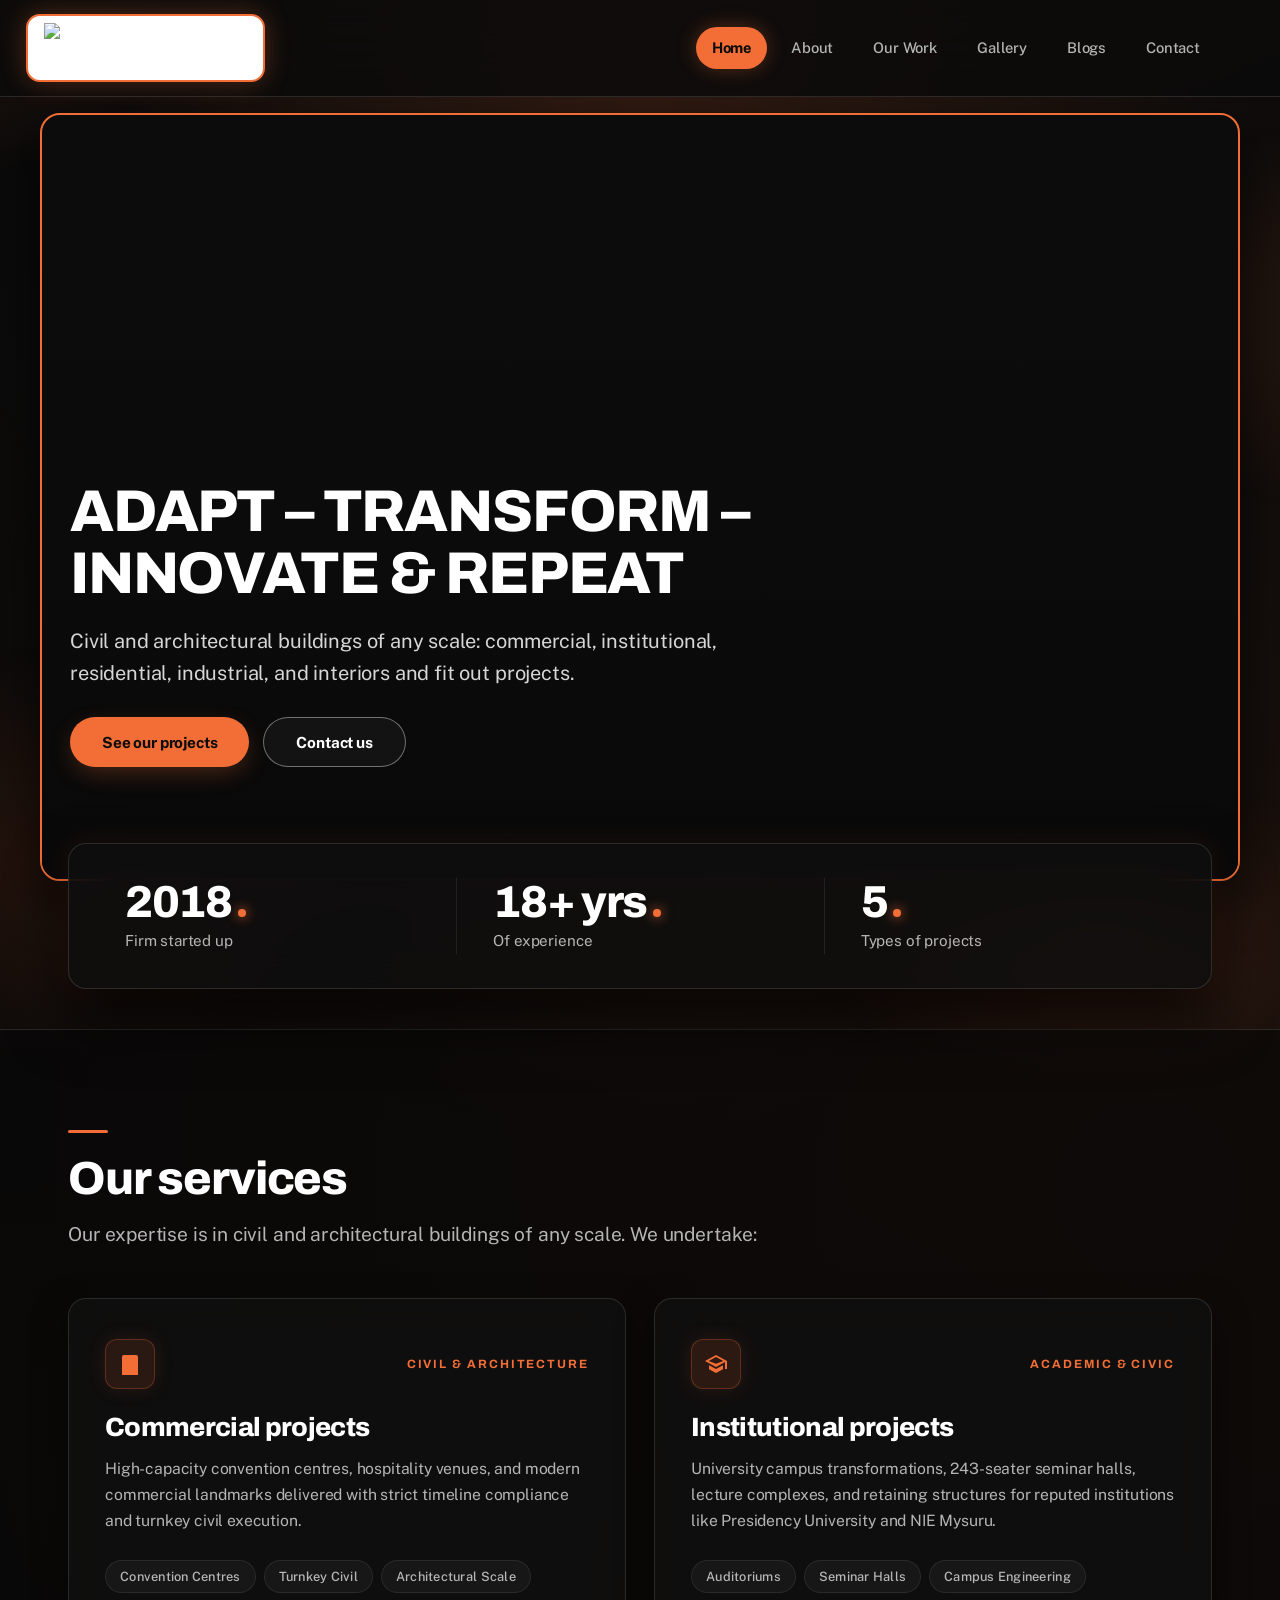
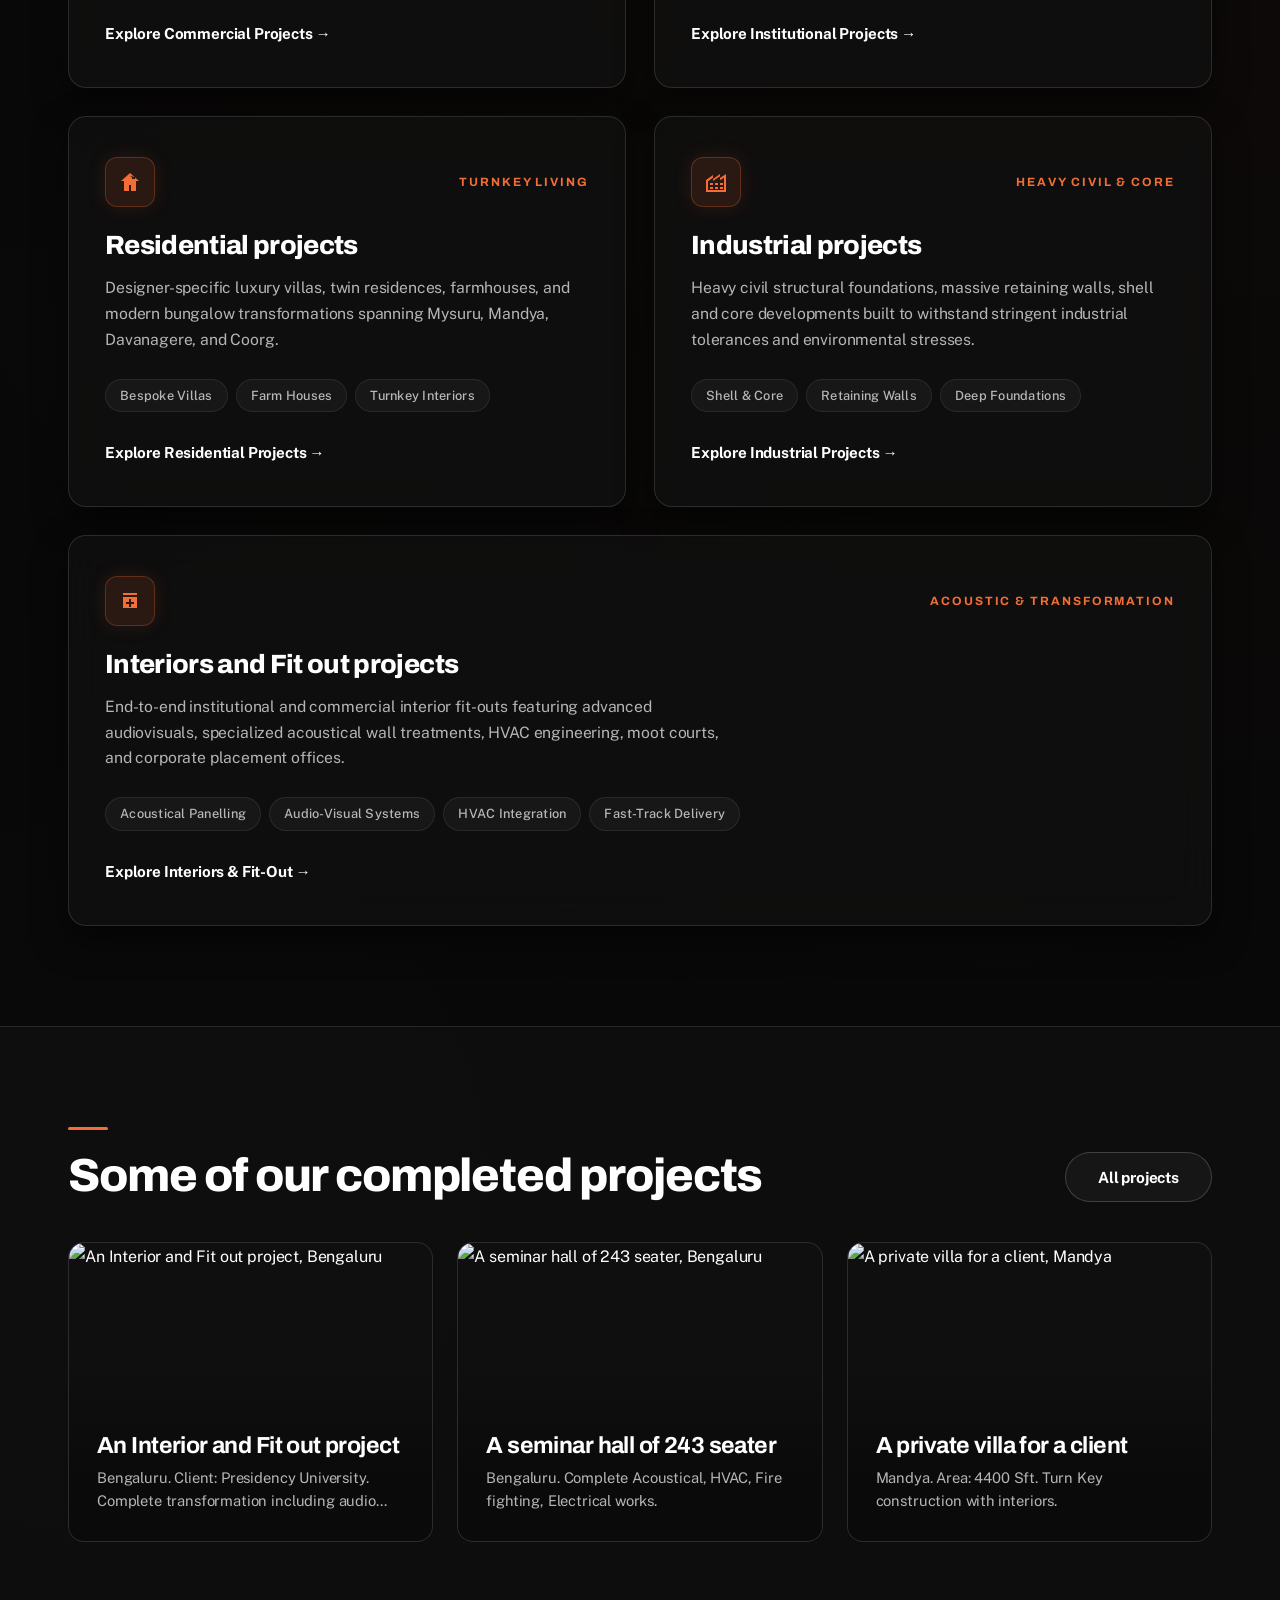
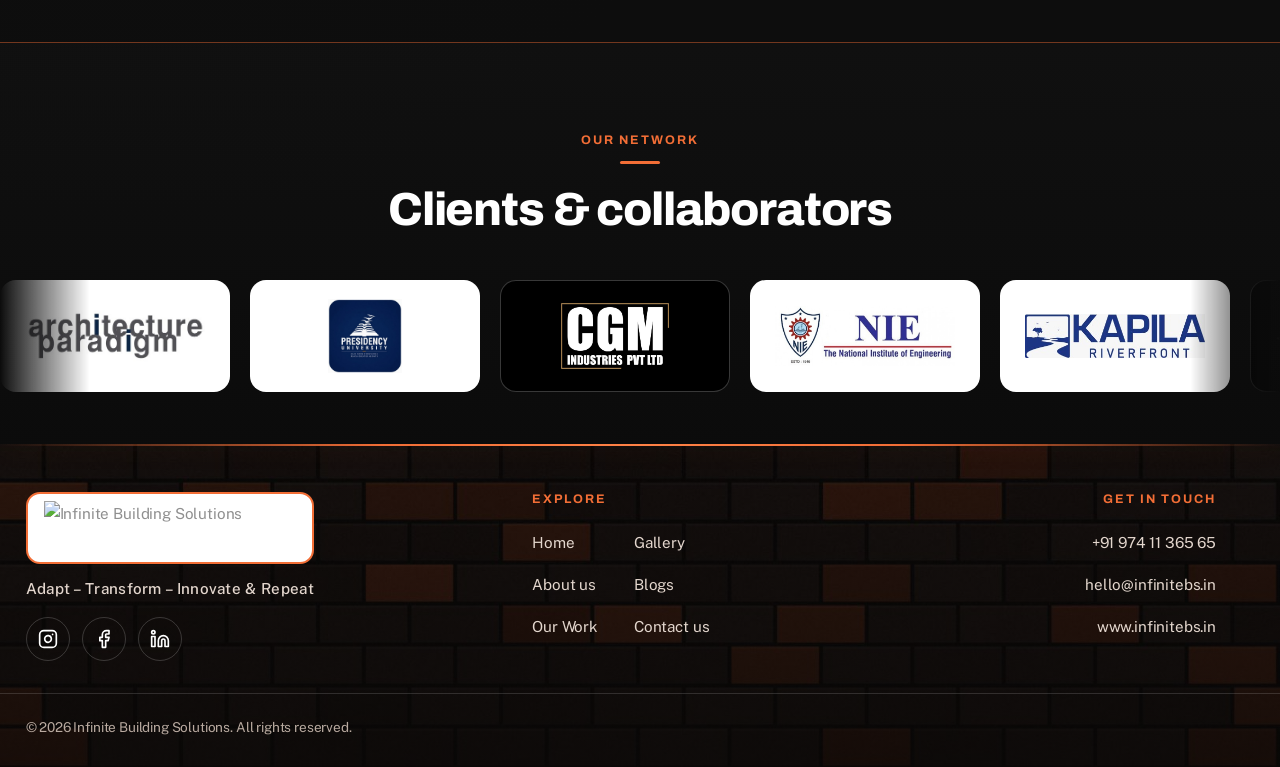
==== commit d472f4f3: "footer changes" ====
--- a/index.html
+++ b/index.html
@@ -13,7 +13,7 @@
 <link rel="apple-touch-icon" href="images/apple-touch-icon.png">
 <link rel="preconnect" href="https://fonts.googleapis.com"><link rel="preconnect" href="https://fonts.gstatic.com" crossorigin>
 <link href="https://fonts.googleapis.com/css2?family=Archivo:wght@500;700;800&family=Public+Sans:wght@400;500;600;700&display=swap" rel="stylesheet">
-<link rel="stylesheet" href="css/style.css">
+<link rel="stylesheet" href="css/style.css"><link rel="stylesheet" href="css/footer.css"><link rel="stylesheet" href="css/background.css">
 <script type="application/ld+json">{"@context": "https://schema.org", "@type": "GeneralContractor", "name": "Infinite Building Solutions", "url": "https://www.infinitebs.in/", "logo": "https://www.infinitebs.in/images/logo.png", "image": "https://www.infinitebs.in/images/hero-home.jpg", "description": "Infinite Building Solutions is a Mysuru-based construction firm delivering commercial, institutional, residential, industrial and interiors and fit out projects across Karnataka and abroad.", "telephone": "+919741136565", "email": "hello@infinitebs.in", "foundingDate": "2018", "address": {"@type": "PostalAddress", "streetAddress": "340, Post Office Road, Sri Bireshwara Kurubhara Sanga, Siddalingapura", "addressLocality": "Mysuru", "addressRegion": "Karnataka", "postalCode": "570003", "addressCountry": "IN"}, "areaServed": ["Mysuru", "Karnataka", "India"]}</script>
 </head><body>
 <header><div class="nav"><a href="index.html" aria-label="Infinite Building Solutions, home"><img src="images/logo.png" alt="Infinite Building Solutions"></a>
@@ -89,7 +89,7 @@
 
 </div></div>
 <div class="sec" style="background:var(--st)"><div class="w"><div class="hd"><h2>Some of our completed projects</h2><a class="btn ghost" href="our-work.html">All projects</a></div><div class="peek" id="peek"></div></div></div>
-<div class="sec partners"><div class="w"><span class="mq-eyebrow">Our network</span><h2>Clients &amp; collaborators</h2></div><div class="marquee" aria-label="Logos of our clients and collaborating architects"><div class="mq-track"><div class="mq-item"><img src="images/partners/architecture-paradigm.png" alt="Architecture Paradigm" loading="lazy"></div><div class="mq-item"><img src="images/partners/presidency-university.png" alt="Presidency University" loading="lazy"></div><div class="mq-item dk"><img src="images/partners/cgm-industries.png" alt="CGM Industries Pvt Ltd" loading="lazy"></div><div class="mq-item"><img src="images/partners/nie.png" alt="The National Institute of Engineering, Mysuru" loading="lazy"></div><div class="mq-item"><img src="images/partners/kapila-riverfront.png" alt="Kapila Riverfront" loading="lazy"></div><div class="mq-item dk"><img src="images/partners/hotel-roopa.png" alt="Hotel Roopa" loading="lazy"></div><div class="mq-item"><img src="images/partners/alliance-square-properties.png" alt="Alliance Square Properties" loading="lazy"></div><div class="mq-item"><img src="images/partners/black-box-design-studio.png" alt="Black Box Design Studio" loading="lazy"></div><div class="mq-item"><img src="images/partners/rmm-designs.png" alt="RMM Designs" loading="lazy"></div><div class="mq-item"><img src="images/partners/faro-design-concepts.png" alt="Faro Design Concepts" loading="lazy"></div></div></div></div>
+<div class="sec partners"><div class="w"><span class="mq-eyebrow">Our network</span><h2>Clients &amp; collaborators</h2></div><div class="marquee" aria-label="Logos of our clients and collaborating architects"><div class="mq-track"><div class="mq-item"><img src="images/partners/architecture-paradigm.png" alt="Architecture Paradigm" loading="lazy"></div><div class="mq-item"><img src="images/partners/presidency-university.png" alt="Presidency University" loading="lazy"></div><div class="mq-item dk"><img src="images/partners/cgm-industries.png" alt="CGM Industries Pvt Ltd" loading="lazy"></div><div class="mq-item"><img src="images/partners/nie.png" alt="The National Institute of Engineering, Mysuru" loading="lazy"></div><div class="mq-item"><img src="images/partners/kapila-riverfront.png" alt="Kapila Riverfront" loading="lazy"></div><div class="mq-item dk"><img src="images/partners/hotel-roopa.png" alt="Hotel Roopa" loading="lazy"></div><div class="mq-item"><img src="images/partners/alliance-square-properties.png" alt="Alliance Square Properties" loading="lazy"></div><div class="mq-item"><img src="images/partners/black-box-design-studio.png" alt="Black Box Design Studio" loading="lazy"></div><div class="mq-item"><img src="images/partners/rmm-designs.png" alt="RMM Designs" loading="lazy"></div><div class="mq-item"><img src="images/partners/faro-design-concepts.png" alt="Faro Design Concepts" loading="lazy"></div></div></div></div></div>
 </section>
 </main>
 <footer><div class="w ft">
--- a/css/style.css
+++ b/css/style.css
@@ -105,7 +105,7 @@
   align-items: center;
   justify-content: space-between;
   gap: 20px;
-  padding: 14px max(20px, calc((100% - 1200px) / 2));
+  padding: 14px clamp(24px, 5vw, 96px) 14px clamp(16px, 2vw, 36px);
   max-width: none;
   margin: 0;
 }
@@ -130,7 +130,6 @@
   display: flex;
   gap: 8px;
   align-items: center;
-  margin-right: -16px;
 }
 
 nav a {
@@ -572,12 +571,14 @@
 
 .peek {
   display: grid;
-  grid-template-columns: 1.4fr 1fr;
-  grid-template-rows: auto auto;
+  grid-template-columns: repeat(3, 1fr);
   gap: 24px;
 }
 
-.peek .a { grid-row: span 2; min-height: 640px; }
+.peek .card, .peek .a { min-height: 300px; }
+.peek .card .b { padding-top: 70px; }
+.peek .card small:first-of-type { display: -webkit-box; -webkit-box-orient: vertical; -webkit-line-clamp: 2; line-clamp: 2; overflow: hidden; }
+.peek .card small + small { display: none; }
 
 /* --------------------------------------------------------------------------
    Abroad Gallery — Uniform Shape Changing & Zoom Speed
@@ -712,6 +713,140 @@
 .blog-desc { color: var(--fg-sec); font-size: 0.98rem; line-height: 1.7; margin-bottom: 26px; flex-grow: 1; }
 
 .blog-footer {
+  border-top: 1px solid var(--border);
+  padding-top: 20px;
+  display: flex;
+  justify-content: space-between;
+  align-items: center;
+  font-size: 0.9rem;
+  color: var(--fg-mut);
+}
+
+.blog-author { color: #ffffff; font-weight: 600; }
+
+/* --------------------------------------------------------------------------
+   About, Mission, & Founder Section — Executive Studio Presentation
+   -------------------------------------------------------------------------- */
+.two { display: grid; grid-template-columns: 1fr 1fr; gap: 56px; }
+.facts { display: grid; grid-template-columns: 1fr 1fr; gap: 28px 20px; margin-top: 8px; }
+.facts b { display: block; font: 800 2.4rem "Archivo", sans-serif; color: #ffffff; }
+
+.pc {
+  background: var(--bg-card);
+  backdrop-filter: blur(20px);
+  border: 1px solid var(--border-warm);
+  border-radius: 24px;
+  padding: 50px 44px;
+  box-shadow: 0 20px 45px rgba(0, 0, 0, 0.5);
+}
+
+.pc .mut { color: var(--fg-sec); }
+
+/* Founder & CEO Card */
+.founder-card {
+  background: linear-gradient(145deg, rgba(19, 19, 19, 0.75) 0%, rgba(13, 13, 13, 0.9) 100%);
+  backdrop-filter: blur(24px);
+  -webkit-backdrop-filter: blur(24px);
+  border: 1px solid var(--border-warm);
+  border-radius: 24px;
+  padding: 52px 48px;
+  display: grid;
+  grid-template-columns: 310px 1fr;
+  gap: 52px;
+  align-items: center;
+  box-shadow: 0 30px 60px rgba(0, 0, 0, 0.7), 0 0 40px rgba(242, 110, 54, 0.12);
+}
+
+.founder-media { display: flex; flex-direction: column; align-items: center; gap: 20px; }
+
+.founder-img-wrap {
+  width: 100%;
+  max-width: 290px;
+  aspect-ratio: 1/1.2;
+  border-radius: 18px;
+  border: 1px solid rgba(242, 110, 54, 0.25);
+  overflow: hidden;
+  position: relative;
+  background: #111111;
+  box-shadow: 0 20px 40px rgba(0, 0, 0, 0.7);
+}
+
+.founder-img-wrap img { width: 100%; height: 100%; object-fit: cover; display: block; }
+
+.founder-placeholder {
+  width: 100%;
+  height: 100%;
+  display: flex;
+  flex-direction: column;
+  align-items: center;
+  justify-content: center;
+  background: linear-gradient(180deg, #131313 0%, #0c0c0c 100%);
+  color: var(--fg-sec);
+  padding: 24px;
+  text-align: center;
+}
+
+.founder-placeholder svg { width: 72px; height: 72px; fill: var(--or); margin-bottom: 14px; opacity: 0.9; }
+.founder-placeholder span { font-size: 0.92rem; color: #b5b5b5; line-height: 1.5; }
+.founder-placeholder b { color: #fff; display: block; font-size: 1.05rem; margin-bottom: 4px; }
+
+.founder-name-tag { text-align: center; }
+.founder-name-tag h3 { font-size: 1.5rem; font-weight: 800; color: #fff; margin: 0 0 4px; }
+.founder-name-tag p { color: var(--or); font-weight: 700; font-size: 0.88rem; letter-spacing: 0.12em; text-transform: uppercase; margin: 0; }
+
+.founder-bio { display: flex; flex-direction: column; justify-content: center; }
+.founder-eyebrow { color: var(--or); font: 700 0.8rem "Archivo", sans-serif; letter-spacing: 0.16em; text-transform: uppercase; margin-bottom: 10px; }
+.founder-bio h2 { font-size: clamp(1.9rem, 3.6vw, 2.5rem); font-weight: 800; color: #fff; margin-bottom: 20px; }
+.founder-bio h2::before { display: none !important; }
+.founder-bio p { color: var(--fg-sec); font-size: 1.05rem; line-height: 1.75; margin-bottom: 18px; }
+
+.founder-quote {
+  border-left: 2px solid var(--or);
+  padding-left: 20px;
+  margin: 16px 0 0;
+  font-style: italic;
+  color: #e2e2e2;
+  font-size: 1.05rem;
+}
+
+/* About the firm card (matches founder card) */
+.about-stats { width: 100%; border: 1px solid rgba(242, 110, 54, 0.25); border-radius: 18px; background: rgba(255, 255, 255, 0.02); overflow: hidden; }
+.about-stats div { padding: 22px 26px; border-bottom: 1px solid var(--border); font-size: 0.92rem; color: var(--fg-sec); }
+.about-stats div:last-child { border-bottom: 0; }
+.about-stats b { display: block; font: 800 2.2rem "Archivo", sans-serif; color: #ffffff; letter-spacing: -0.03em; }
+.about-card .founder-eyebrow { margin-bottom: 10px; }
+
+/* --------------------------------------------------------------------------
+   Contact Form & Details
+   -------------------------------------------------------------------------- */
+form { display: grid; gap: 20px; }
+label { font-weight: 600; font-size: 0.95rem; display: grid; gap: 8px; color: #d6d6d6; }
+
+input, select, textarea {
+  font: inherit;
+  padding: 15px 18px;
+  border-radius: 12px;
+  border: 1px solid var(--border-warm);
+  background: rgba(16, 16, 16, 0.85);
+  color: #fff;
+  transition: border-color 0.25s ease, box-shadow 0.25s ease;
+}
+
+input:focus, select:focus, textarea:focus {
+  outline: 0;
+  border-color: var(--or);
+  box-shadow: 0 0 20px var(--or-glow);
+}
+
+.info p { margin-bottom: 1.6em; }
+.info b { display: block; color: var(--or); font-size: 0.85rem; text-transform: uppercase; letter-spacing: 0.12em; margin-bottom: 6px; }
+
+
+
+/* --------------------------------------------------------------------------
+   Footer
+   -------------------------------------------------------------------------- */
+footer {
   background: #000000;
   color: #8f8f8f;
   padding: 72px 0 0;
@@ -780,7 +915,7 @@
   header nav a { padding: 14px 16px; font-size: 1.05rem; border-radius: 10px; }
   .two, .peek, .sp-grid { grid-template-columns: 1fr; }
   .ft { grid-template-columns: 1fr; gap: 36px; }
-  .peek .a { grid-row: auto; min-height: 380px; }
+  .peek .card, .peek .a { min-height: 300px; }
   .stats { grid-template-columns: 1fr; gap: 20px 0; margin-top: -20px; padding: 26px 18px; }
   .stats div { border-left: 0; border-bottom: 1px solid var(--border); padding: 0 10px 18px; }
   .stats div:last-child { border-bottom: 0; padding-bottom: 0; }
@@ -810,6 +945,27 @@
 @keyframes mq { to { transform: translateX(-50%); } }
 @media (max-width: 860px) { .mq-item { width: 170px; height: 92px; margin-right: 14px; padding: 14px 16px; } .marquee.run .mq-track { animation-duration: 40s; } }
 
+/* --------------------------------------------------------------------------
+   Partners band & footer separation
+   -------------------------------------------------------------------------- */
+.partners.sec { padding: 90px 0 52px; }
+.partners {
+  background: linear-gradient(180deg, #141414 0%, #0c0c0c 100%);
+  border-top: 1px solid rgba(242, 110, 54, 0.45);
+}
+
+footer { position: relative; background: #040404; border-top: 0; }
+footer::before {
+  content: "";
+  position: absolute;
+  top: 0;
+  left: 0;
+  right: 0;
+  height: 2px;
+  background: linear-gradient(90deg, transparent, var(--or) 30%, var(--or-bright) 50%, var(--or) 70%, transparent);
+  box-shadow: 0 0 24px var(--or-glow);
+}
+
 .rv { opacity: 0; transform: translateY(30px); transition: opacity 0.7s, transform 0.7s; }
 .rv.in { opacity: 1; transform: none; }
 @media (prefers-reduced-motion: reduce) { .rv { opacity: 1; transform: none; transition: none; } }
--- a/css/footer.css
+++ b/css/footer.css
@@ -0,0 +1,64 @@
+/* Brick-wall footer. Loaded after style.css so it overrides the old footer layout.
+   The Explore links (.ft-links) are intentionally NOT restyled: they keep the
+   original two-column layout from style.css. */
+
+body > footer {
+  padding: 48px 0 0;
+  background: #140f0d url("../images/footer-bricks.png") center / cover no-repeat;
+  overflow: hidden;
+}
+
+/* dark veil over the bricks so text stays readable (the orange top line from
+   style.css, footer::before, is kept and sits above it) */
+body > footer::after {
+  content: "";
+  position: absolute;
+  inset: 0;
+  background: linear-gradient(180deg, rgba(10, 8, 7, .5), rgba(10, 8, 7, .78));
+  pointer-events: none;
+}
+body > footer::before { z-index: 2; }
+body > footer > * { position: relative; z-index: 1; }
+
+/* full-width footer: same left/right margins as the header, so the logo lines
+   up under the header logo and the contact info reaches the right edge */
+body > footer .w {
+  max-width: none;
+  padding-left: clamp(16px, 2vw, 36px);
+  padding-right: clamp(24px, 5vw, 96px);
+}
+
+/* three columns: brand (left) | Explore (middle, unchanged) | contact (right) */
+body > footer .ft {
+  grid-template-columns: 1fr auto 1fr;
+  column-gap: clamp(32px, 6vw, 96px);
+  row-gap: 32px;
+  align-items: start;
+}
+
+/* logo + tagline pinned left, no wasted space */
+body > footer .ft-brand { justify-self: start; text-align: left; max-width: 340px; }
+body > footer .ft-brand img { height: 72px; }
+body > footer .ft-tag { margin: 14px 0 16px; color: #e3d6cd; }
+
+/* contact info on the right margin */
+body > footer .ft > div:last-child { justify-self: end; text-align: right; }
+body > footer .ft-contact { justify-items: end; }
+body > footer .ft-contact a { color: #e3d6cd; }
+body > footer .ft-contact a:hover { color: var(--or); }
+
+body > footer .ft-links a { color: #e3d6cd; }
+body > footer .ft-links a:hover { color: var(--or); }
+
+body > footer .ft-bar {
+  margin-top: 32px;
+  border-top-color: rgba(255, 255, 255, .14);
+  color: #b9aaa0;
+}
+
+@media (max-width: 860px) {
+  body > footer { padding-top: 40px; }
+  body > footer .ft { grid-template-columns: 1fr; }
+  body > footer .ft > div:last-child { justify-self: start; text-align: left; }
+  body > footer .ft-contact { justify-items: start; }
+}
--- a/css/background.css
+++ b/css/background.css
@@ -0,0 +1,57 @@
+/* Drifting orange light behind the whole site.
+   Two fixed, very soft glow layers move slowly at different speeds.
+   Loaded after style.css; remove the <link> to switch it off. */
+
+html::before,
+body::after {
+  content: "";
+  position: fixed;
+  z-index: 0;
+  pointer-events: none;
+  will-change: transform;
+}
+
+/* layer 1: big warm glows, slow drift */
+html::before {
+  inset: -25%;
+  background:
+    radial-gradient(24% 22% at 10% 16%, rgba(242, 110, 54, .15), transparent 70%),
+    radial-gradient(26% 22% at 90% 40%, rgba(255, 130, 70, .10), transparent 70%),
+    radial-gradient(25% 22% at 20% 80%, rgba(216, 85, 30, .12), transparent 70%);
+  animation: glowA 38s ease-in-out infinite alternate;
+}
+
+/* layer 2: smaller accent glows, drifting the other way a bit faster */
+body::after {
+  inset: -25%;
+  background:
+    radial-gradient(20% 18% at 80% 12%, rgba(242, 110, 54, .10), transparent 70%),
+    radial-gradient(22% 18% at 74% 86%, rgba(242, 110, 54, .12), transparent 70%),
+    radial-gradient(18% 16% at 6% 52%, rgba(255, 130, 70, .08), transparent 70%);
+  animation: glowB 27s ease-in-out infinite alternate;
+}
+
+@keyframes glowA {
+  from { transform: translate3d(-4%, -3%, 0) scale(1); }
+  to   { transform: translate3d(5%, 4%, 0) scale(1.12); }
+}
+@keyframes glowB {
+  from { transform: translate3d(4%, 3%, 0) scale(1.08); }
+  to   { transform: translate3d(-5%, -4%, 0) scale(.96); }
+}
+
+/* page content sits above the glow */
+main { position: relative; z-index: 1; }
+footer { z-index: 1; }
+
+/* sections that were solid black become slightly see-through so the glow shows */
+.dark { background: rgba(8, 8, 8, .6); }
+.sec[style*="--st"] { background: rgba(15, 15, 15, .6) !important; }
+.partners { background: linear-gradient(180deg, rgba(20, 20, 20, .6) 0%, rgba(12, 12, 12, .6) 100%); }
+
+@media (max-width: 860px) {
+  html::before, body::after { opacity: .75; }
+}
+@media (prefers-reduced-motion: reduce) {
+  html::before, body::after { animation: none; }
+}
